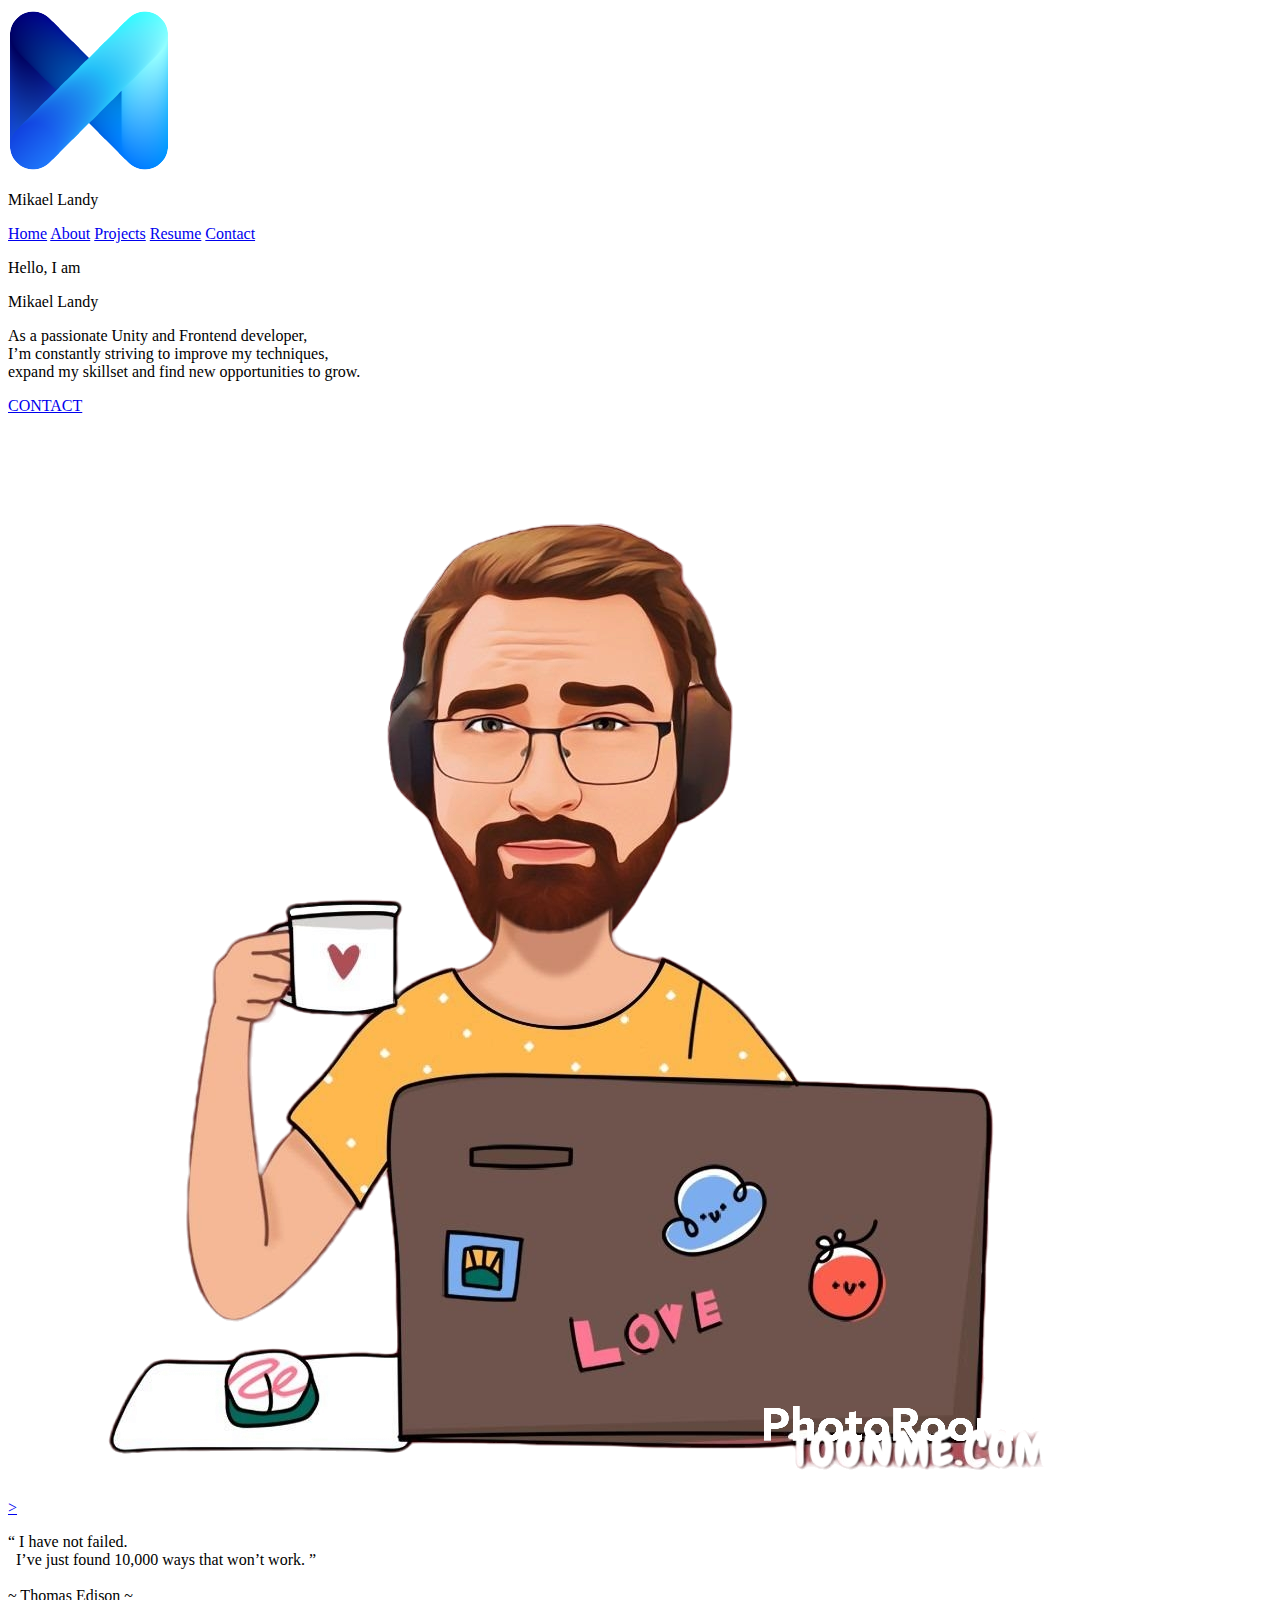
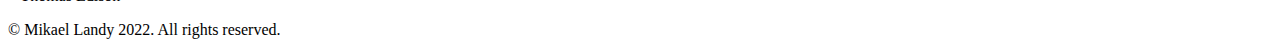
==== index.html @ 0c918851 "Update index.html" ====
<!DOCTYPE html>

<html>
    <!--------------------------- head --------------------------->
    <head>


        <meta charset="utf-8">
        <meta http-equiv="X-UA-Compatible" content="IE=edge">
        <title>Mike Landy</title>
        <meta name="description" content="">
        <script
  src="https://code.jquery.com/jquery-3.6.0.min.js"integrity="sha256-/xUj+3OJU5yExlq6GSYGSHk7tPXikynS7ogEvDej/m4="crossorigin="anonymous"></script>
        <script>
        $ (function(){
            $('#header').load('header.html')
        })
        </script>
        <meta name="viewport" content="width=device-width, initial-scale=1">
        <link rel="preconnect" href="https://fonts.googleapis.com">
        <link rel="preconnect" href="https://fonts.gstatic.com" crossorigin>
        <link href="https://fonts.googleapis.com/css2?family=Arvo:ital,wght@0,400;0,700;1,400;1,700&family=Carter+One&family=Poppins:ital,wght@0,100;0,200;0,300;0,400;0,500;0,600;0,700;0,800;0,900;1,100&family=Roboto:wght@400;500;700&display=swap" rel="stylesheet">
        <link rel="stylesheet" type="text/css" href="./style.css/">
    </head>

    <!--------------------------- BODY --------------------------->
    <body>
        <header class="header">
            <div class="nav">
                <div class="nav-title-container"><img class="nav-title-icon" src="/images/m-icon-png-20-removebg-preview.png"> <p class="nav-title">Mikael Landy</p></div>
                <div id="myDIV" class="nav-menu-flex">
                    <a class="nav-btn-active" href="/">Home</a>
                    <a class="nav-btn" href="/about.html">About</a>
                    <a class="nav-btn" href="/projects.html">Projects</a>
                    <a class="nav-btn" href="/resume.html">Resume</a>
                    <a class="nav-btn"href="/contact.html">Contact</a>
                </div>
            </div>
        </header>

<div class="presentation-section">
    <div>
        <p class="title-intro">Hello, I am</p>
        <p class="title-name">Mikael Landy</p>
        <p class="title-quote">As a passionate Unity and Frontend developer,</br> I’m constantly striving to improve my techniques,</br>expand my skillset and find new opportunities to grow.
</p>
        <a class="title-button" href="/contact.html">CONTACT</a>
    </div>
    <div>
        <div class="container">
            <!-- <img class="rotateimg180" style="position: absolute"; width="630px" src="/images/Lovepik_com-401489100-square-geometric-technology-sense-e-commerce-gradient-border.png" alt="Mike Landy" /> -->
            <div class="avatar">
                <a href="/index.html">
                    <div> 
                        <img src="images/cartoon-me2.png" alt="Mike Landy" />
                    </div>>
                </a>
            </div>
            <!-- <img class="presentation-image" src="/images/PhotoRoom-20220717_002528 (1).png"> -->
        </div>
        <p class="title-quote2">“&nbspI have not failed. </br>&nbsp I’ve just found 10,000 ways that won’t work.&nbsp”</br></br>~ Thomas Edison ~</p>
</div>
</div>

<footer class="footer">
    © Mikael Landy 2022. All rights reserved.
    </footer>
    <script>
        window.addEventListener('scroll',(e)=>{
          const nav = document.querySelector('.header');
          if(window.scrollY > 100){
            nav.classList.add("add-shadow");
          }else{
            nav.classList.remove("add-shadow");
          }
        });
      </script>
      <script src="https://cdnjs.cloudflare.com/ajax/libs/jquery/3.2.1/jquery.min.js"></script>
      <script type="text/javascript" src="/activepage.js"></script>
</body>
</html>
---- style.css ----
*{
    margin: 0;
    padding: 0;
    font-family: 'Poppins', sans-serif;
}
html {
    scroll-behavior: smooth;
    background-color: rgb(249, 249, 255);
  }
.active {text-decoration: underline}
@keyframes slideInFromLeft {
    0% {
      margin-left: -200px;
      opacity: 0;
    }
    100% {
        margin-left: 30;
        opacity: 1;
    }
  }
  
.header{
    position: fixed;

    z-index: 997;
    left: 0;
    right: 0;
    background-color: white;
    top: 0;
    transition:0.5s;
    display: block;
    height: 70px; 
    
}
.add-shadow{
  box-shadow: 0px 2px 30px 14px rgba(60, 64, 67, 0.16);
}
.nav{
    position: relative;
     z-index: 1;
     max-width: 1200px; 
     margin-left: auto;
        margin-right: auto;
     height: 70px;
     display: flex;
     align-items: center;
     justify-content: space-between;
     transition: 1s;
     background-color: rgb(255, 255, 255);
}
.nav-menu-flex{
    flex:1;
    display: flex;
    flex-direction: row;
    gap: 20px;
    margin-right: 60px;
}
.nav-btn{
        /* animation: 0.6s ease-out 0s 1 slideInFromLeft; */
        text-decoration: none;
        color: rgb(76, 79, 76);
        padding: 0 8px 0 8px;
        text-decoration: none;
        display: inline-block;
        color: #222;
        font-weight: 500;
        font-size: 12px;
        text-transform: uppercase;
        outline: none;
        transition: 0.3s;
}

.nav-btn-active, .nav-btn:hover {
    color: rgb(132, 146, 255);
            text-decoration: none;
            padding: 0 8px 0 8px;
            text-decoration: none;
            display: inline-block;

            font-weight: 500;
            font-size: 12px;
            text-transform: uppercase;
            outline: none;
  }


.nav-title-container{
    flex: 3;
    flex-basis: 1s;
    display: flex;
    align-items: center;
    padding-left: 60px;
}
.nav-title-icon{
    height: 30px;
}
.nav-title{
    padding-left: 20px;
    font-weight: 800;
}
.presentation-section{
    padding-bottom: 50px;
    padding-top: 10px;
    background-color: rgb(249, 249, 255);
    position: relative;
    height: 600px;
    display: flex;
    justify-content: center;
    gap: 60px;
    align-items: center;
}
.title-intro{
    font-weight: 400;
    letter-spacing: 2px;
    font-size: 14px;;
}
.title-name{
    
    margin: 20px 0;
    font-size: 60px;
    text-transform: uppercase;
    font-weight: 600;
}

.title-quote{
    color: #777;
    font-family: "Poppins",sans-serif;
    font-size: 14px;
    font-weight: 300;
    line-height: 1.625em;
}
.title-quote2{
    color: #777;
    font-family: "Poppins",sans-serif;
    font-size: 12px;
    font-weight: 300;
    line-height: 1.625em;
    padding-left: 90px;
    padding-top: 20px; 
     text-align:center;
}
.title-button{
    margin-top: 20px;
    background-image: linear-gradient(120deg, #08208a 0%, #62e8fc 100%);
    cursor: pointer;
border-radius: 3px;
    line-height: 42px;
    padding-left: 30px;
    padding-right: 30px;
    text-decoration: none;
    border: none;
    color: #fff;
    display: inline-block;
    font-weight: 500;
    position: relative;
    -webkit-transition: a
}
.presentation-image{
    margin-top: 70px;
    margin-left: 80px;
    /* padding-left: 30px;
    padding-right: 50px; */
    width: 310px;
    height: auto;
    border-radius: 10px;
    box-shadow: 4px 4px 9px 1px rgba(0, 0, 0, 0.4);
}

@keyframes float {
	0% {
		box-shadow: 0 5px 15px 0px rgba(0,0,0,0.6);
		transform: translatey(0px);
	}
	50% {
		box-shadow: 0 25px 15px 0px rgba(0,0,0,0.2);
		transform: translatey(-20px);
	}
	100% {
		box-shadow: 0 5px 15px 0px rgba(0,0,0,0.6);
		transform: translatey(0px);
	}
}

.container {
    animation: 0.6s ease-out 0s 1 slideInFromLeft;
    padding-top: 120px;
    margin-left: 50px;
	width: 100%;
	height: 100%;
	display: flex;
	flex-direction: column;
	justify-content: center;
	align-items: center;
    
}
.rotateimg180 {
    -webkit-transform:rotate(180deg);
    -moz-transform: rotate(180deg);
    -ms-transform: rotate(180deg);
    -o-transform: rotate(180deg);
    transform: rotate(180deg);
  }
.avatar {
	width: 300px;
	height: 300px;
	box-sizing: border-box;
	border: 9px white solid;
	border-radius: 5%;
	overflow: hidden;
	box-shadow: 0 5px 15px 0px rgba(0,0,0,0.6);
	transform: translatey(0px);
	animation: float 6s ease-in-out infinite;
    /* background-color: rgb(215, 235, 253); */
    background-image: linear-gradient(120deg, #5473ff 0%, #6f1bab 100%);
}
.avatar img{

	width: 100%; height: auto; 
}
/* ----------------------- CONTACT ----------------------- */
.contact-section{
    background-color: rgb(249, 249, 255);
}
.section-title{
    color: #777;
    font-family: "Poppins",sans-serif;
    font-size: 20px;
    font-weight: 300;
    line-height: 1.625em;
    text-align: center; 
    font-weight: 300;
padding-top: 150px;
margin-bottom: 90px;
}
.contact-flex-section{
    background-color: rgb(249, 249, 255);
    margin-left: 30px;
    position: relative;
    display: flex;
    justify-content: center;
    align-items: center;
    gap: 10px;
    align-items: flex-start;
    padding-bottom: 30px;
}

.contact-title{
    font-size: 30px;
    text-transform: uppercase;
    font-weight: 600;
    margin-bottom: 20px;
}
.contact-info{
    color: #777;
    font-family: "Poppins",sans-serif;
    font-size: 14px;
    font-weight: 300;
    line-height: 1.825em;
}
.contact-info-container{
    width: 430px;
    padding-right: 10px;
}
.contact-image{
    width: 100px;
    border-radius: 50%;
}
.symbol-flex-container{
    padding-top: 20px;
}
.symbol-flex-container p{
color: #777;
font-family: "Poppins",sans-serif;
font-size: 10px;
font-weight: 300;
line-height: 1.825em;

}
.icon-placeholder{
    display: flex;
    align-items: center;
}
.symbol-flex-container i{
    padding-right: 30px;
    font-size: 24px;
    padding-bottom: 9px;
    border-radius: 50%;
    width: 30px;
    }

.form-control,.form-control-message{
    margin-top: 10px;
    width: 400px;
    text-indent: 10px;
    background-color: rgb(243, 243, 243);
    border: none;
    border-radius: 2px;
    }
.form-control{
height: 30px;
}
.form-control-message{
    height: 100px;
    }
.contact-btn{
    background: #000;
    color: #fff;
    padding: 15px 20px;
    cursor: pointer;
    border: none;
    border-radius: 4px !important;
    height: 40px;
    width: 200px;
    padding-left: 1.5rem!important;
    padding-right: 1.5rem!important;
    padding-bottom: 0.5rem!important;
    padding-top: 0.5rem!important;
    font-weight: 400;
    margin-top: 10px;
    font-size: 17px;
}
.contact-input-container{
    padding-left: 40px;
    padding-top: 52px;
}

/* ----------------------- PROJECTS ----------------------- */

.projects-section{
    background-color: rgb(249, 249, 255);
}
.project-flexbox{
    padding-bottom: 100px;
    padding-right: 50px;
    display: flex;
    justify-content: center;
    align-items: flex-start;
    gap:80px
    
}
.hagsdesign3d-info{
   margin-left: 50px;
}
.project-platform{
    border-bottom: 1px dotted #000;
    text-decoration: none;
    color: #777;
    font-family: "Poppins",sans-serif;
    font-size: 11px;
    font-weight: 300;
    line-height: 1.825em;
    padding-bottom: 10px;
}
.project-title{
    padding-top: 10px;
    font-size: 30px;
    text-transform: uppercase;
    font-weight: 600;
    margin-bottom: 10px;
}
.hagsdesign3d-image-container{
width: 500px;
}
.hagsdesign3d-image{
    height: 340px;
    /* margin-top: 40px;
    margin-left: 40px; */
}
.plundering-image{
    box-shadow: 2px 2px 2px 2px rgba(0, 0, 0, 0.2);
    height: 250px;
    margin-top: 40px;
    margin-left: 40px;
}
.project-info{
    color: #777;
    font-family: "Poppins",sans-serif;
    font-size: 14px;
    font-weight: 300;
    line-height: 1.825em;
    width: 500px;
    padding-bottom: 10px;
}
.appstore-image{
padding-top: 10px;
    width: 170px;
    object-fit:contain;
}
.platform-symbol-section{
    display: flex;
    gap: 20px;
}
    /* ----------------------- FOOTER ----------------------- */
.footer{
    background-color: rgb(249, 249, 255);
    padding-top: 50px;
    color: black;
    position:relative;
    font-weight: 400;
    letter-spacing: 2px;
    font-size: 10px;;
    margin-bottom: 3px;
    text-align: center;
}
 /* ----------------------- FOOTER ----------------------- */
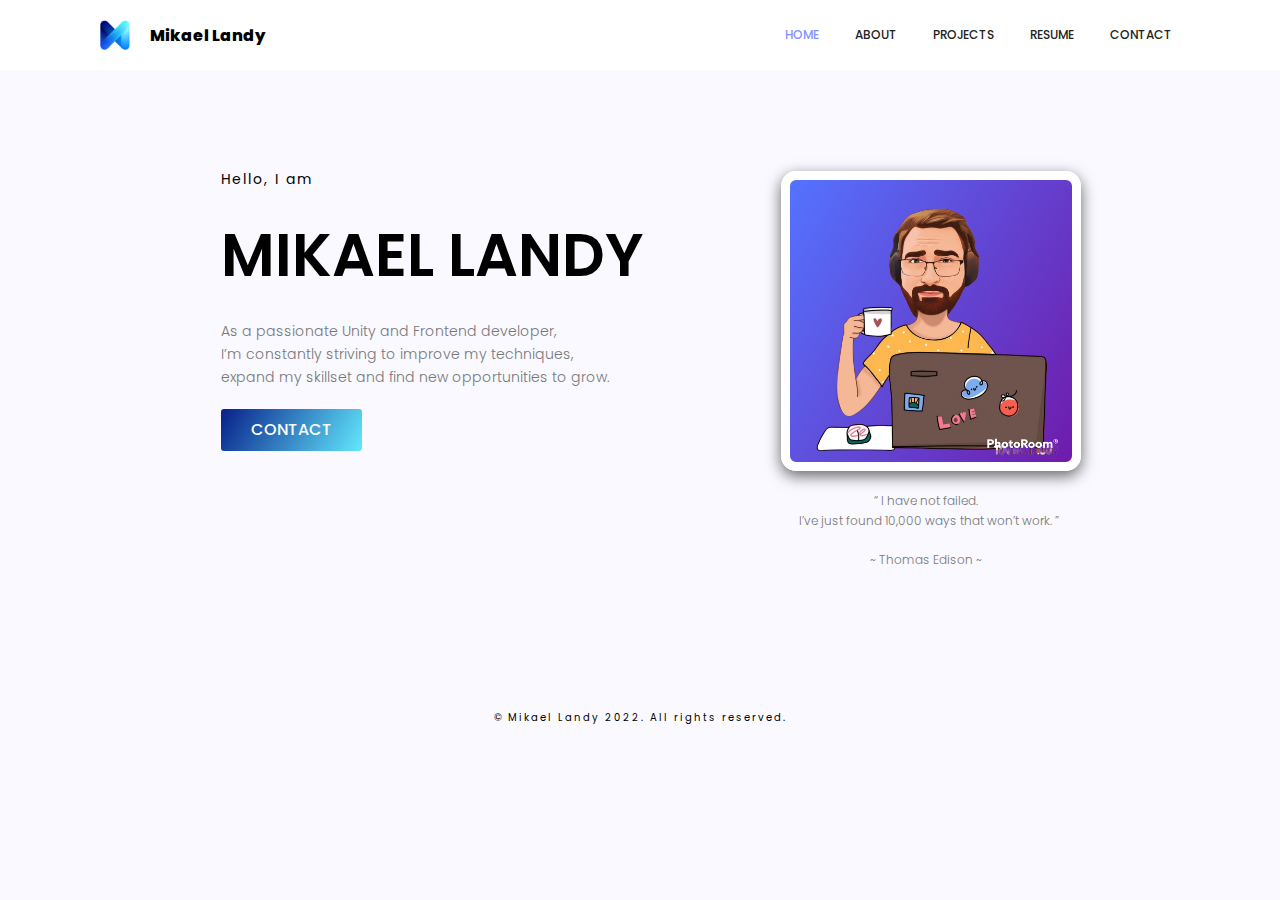
==== commit ab4da365: "Update index.html" ====
--- a/index.html
+++ b/index.html
@@ -20,7 +20,7 @@
         <link rel="preconnect" href="https://fonts.googleapis.com">
         <link rel="preconnect" href="https://fonts.gstatic.com" crossorigin>
         <link href="https://fonts.googleapis.com/css2?family=Arvo:ital,wght@0,400;0,700;1,400;1,700&family=Carter+One&family=Poppins:ital,wght@0,100;0,200;0,300;0,400;0,500;0,600;0,700;0,800;0,900;1,100&family=Roboto:wght@400;500;700&display=swap" rel="stylesheet">
-        <link rel="stylesheet" type="text/css" href="./style.css/">
+        <link rel="stylesheet" type="text/css" href="./style.css">
     </head>
 
     <!--------------------------- BODY --------------------------->
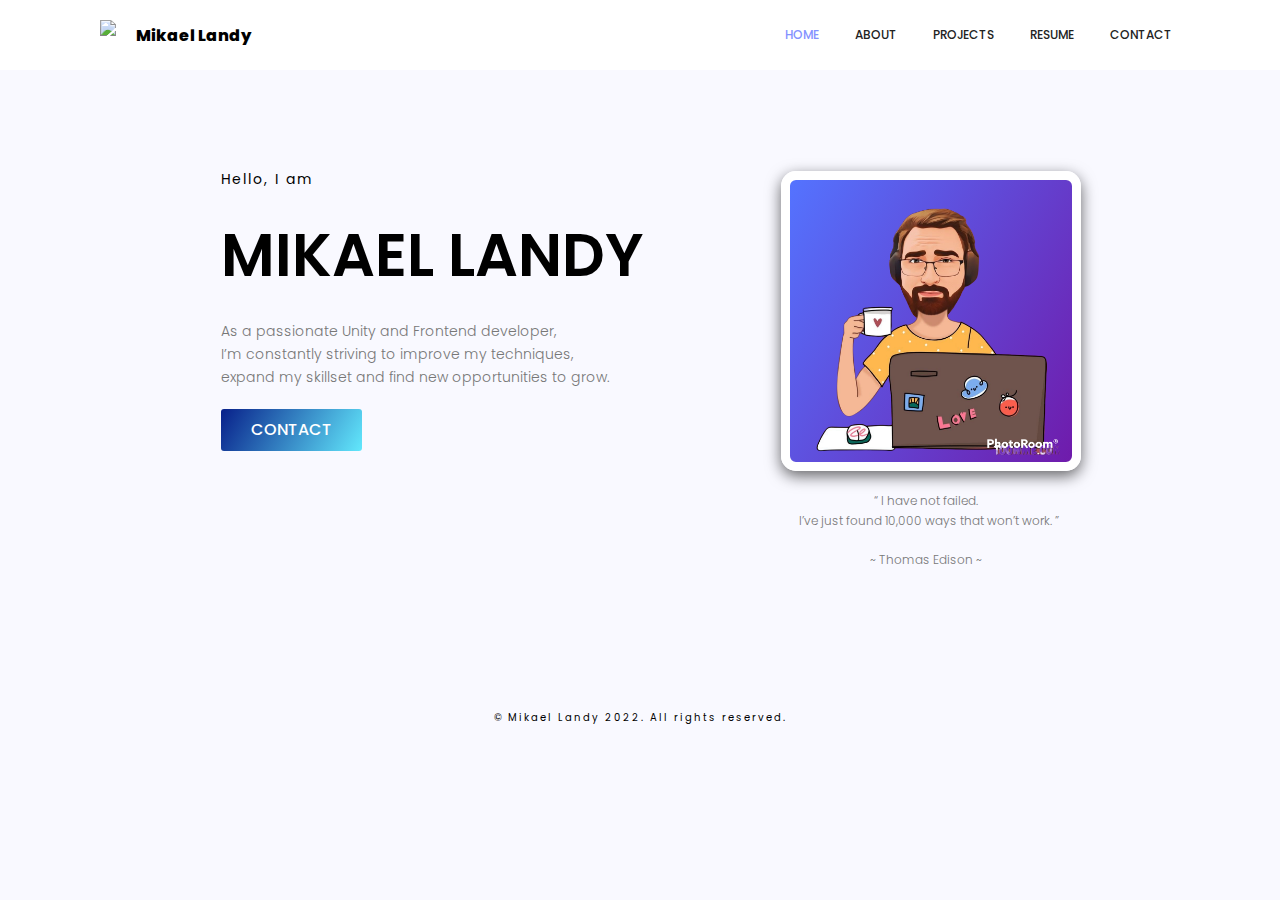
==== commit e6843d6b: "Update index.html" ====
--- a/index.html
+++ b/index.html
@@ -27,7 +27,7 @@
     <body>
         <header class="header">
             <div class="nav">
-                <div class="nav-title-container"><img class="nav-title-icon" src="/images/m-icon-png-20-removebg-preview.png"> <p class="nav-title">Mikael Landy</p></div>
+                <div class="nav-title-container"><img class="nav-title-icon" src="./images/header_logo.png"> <p class="nav-title">Mikael Landy</p></div>
                 <div id="myDIV" class="nav-menu-flex">
                     <a class="nav-btn-active" href="/">Home</a>
                     <a class="nav-btn" href="/about.html">About</a>
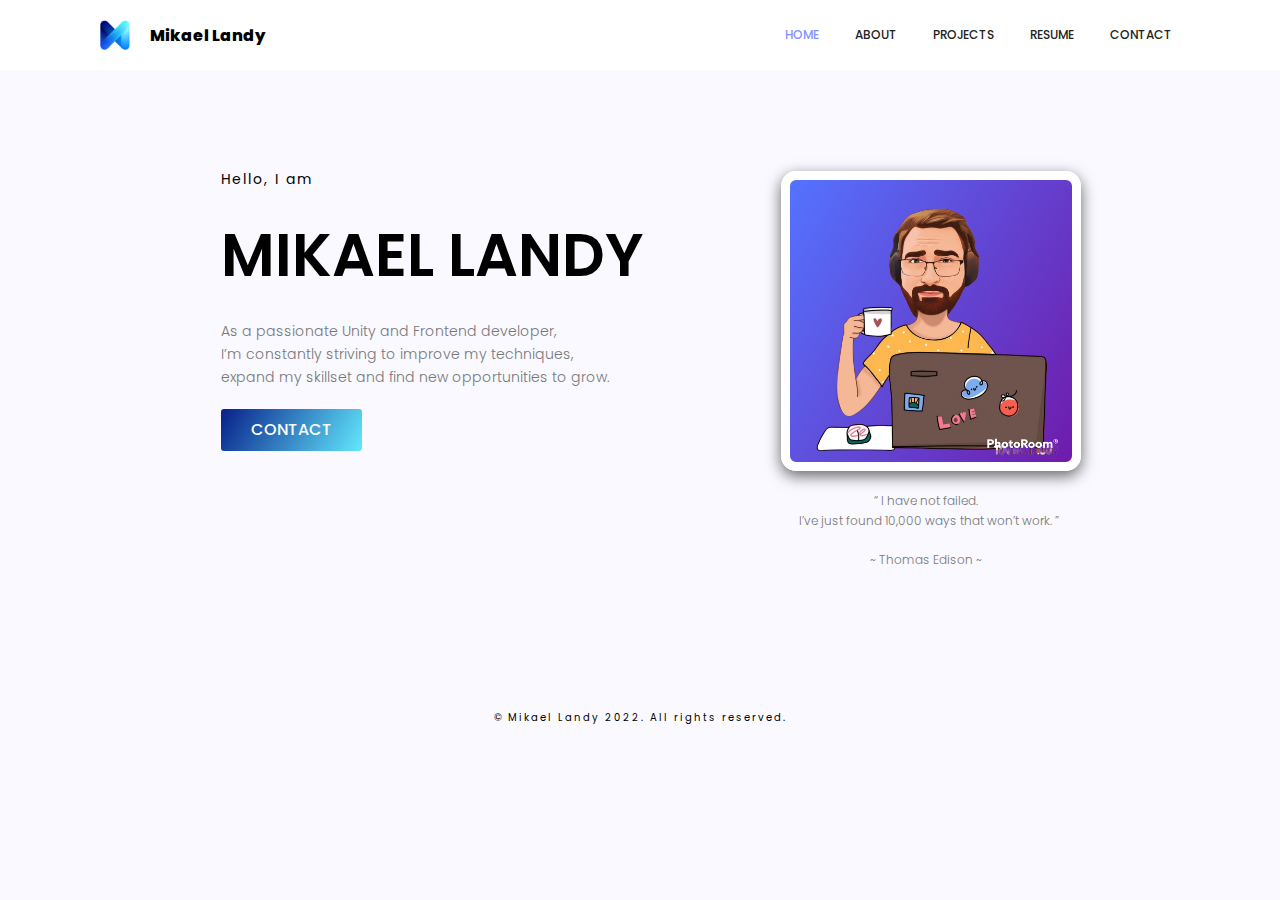
==== commit c96d4890: "Update index.html" ====
--- a/index.html
+++ b/index.html
@@ -29,11 +29,11 @@
             <div class="nav">
                 <div class="nav-title-container"><img class="nav-title-icon" src="./images/header_logo.png"> <p class="nav-title">Mikael Landy</p></div>
                 <div id="myDIV" class="nav-menu-flex">
-                    <a class="nav-btn-active" href="/">Home</a>
-                    <a class="nav-btn" href="/about.html">About</a>
-                    <a class="nav-btn" href="/projects.html">Projects</a>
-                    <a class="nav-btn" href="/resume.html">Resume</a>
-                    <a class="nav-btn"href="/contact.html">Contact</a>
+                    <a class="nav-btn-active" href="./">Home</a>
+                    <a class="nav-btn" href=",/about.html">About</a>
+                    <a class="nav-btn" href="./projects.html">Projects</a>
+                    <a class="nav-btn" href="./resume.html">Resume</a>
+                    <a class="nav-btn"href="./contact.html">Contact</a>
                 </div>
             </div>
         </header>
